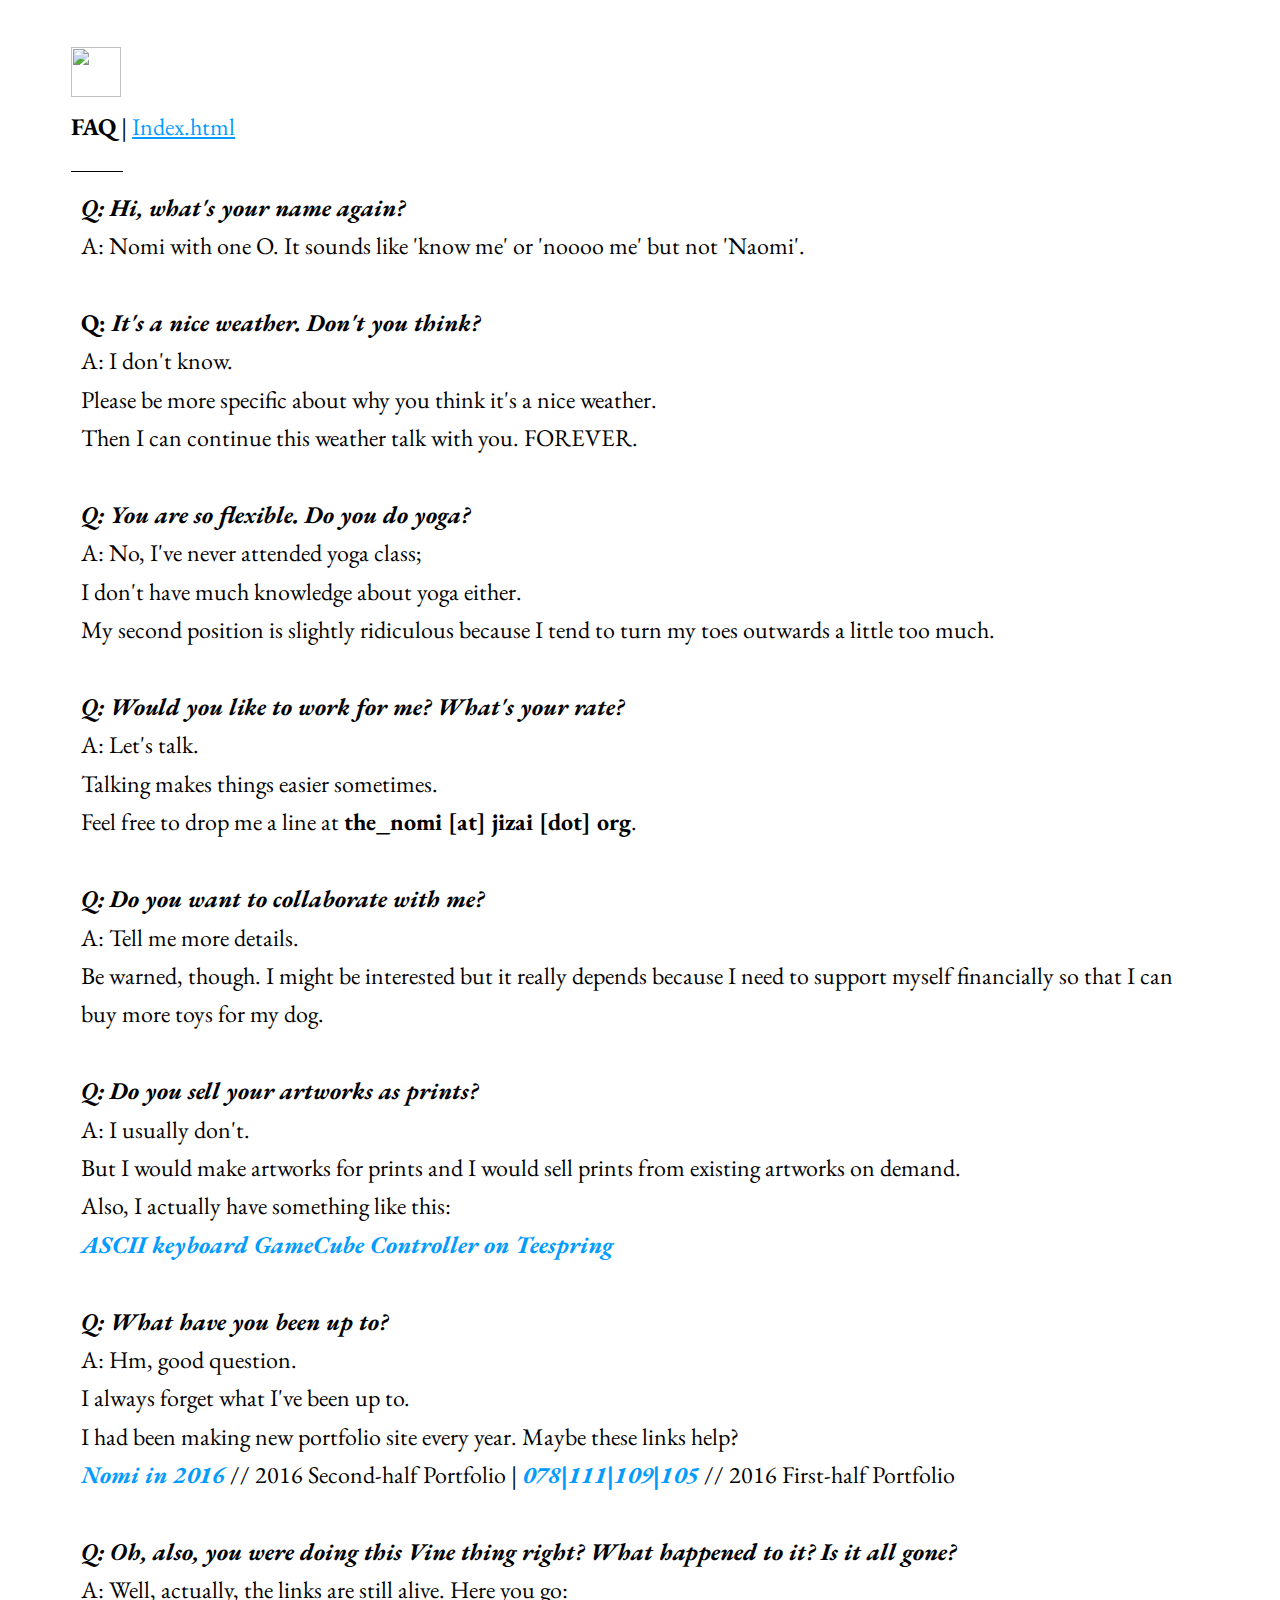
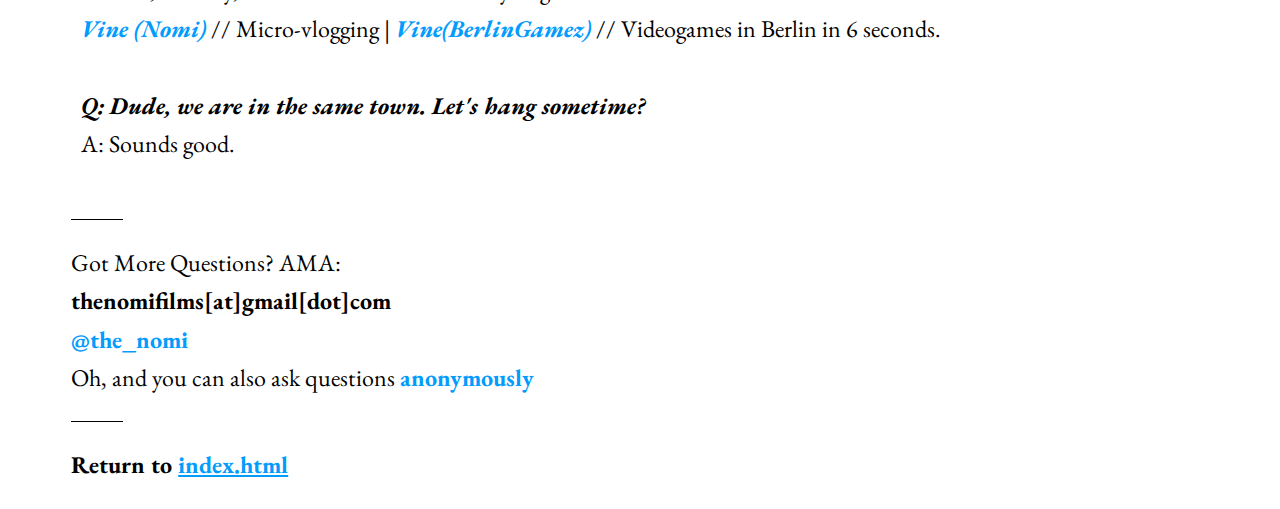
==== faq.html @ 36a66abc "Update faq.html" ====
<!DOCTYPE html>
<html>
  <head>
    <meta charset="UTF-8">
    <title>FAQ | TheNomi.com</title>
    <link href="style.css" rel="stylesheet" type="text/css" media="all">
<link rel="apple-touch-icon" sizes="180x180" href="favicon_package_v0.16/apple-touch-icon.png">
<link rel="icon" type="image/png" sizes="32x32" href="favicon_package_v0.16/favicon-32x32.png">
<link rel="icon" type="image/png" sizes="16x16" href="favicon_package_v0.16/favicon-16x16.png">
<link rel="manifest" href="favicon_package_v0.16/site.webmanifest">
<link rel="mask-icon" href="favicon_package_v0.16/safari-pinned-tab.svg" color="#5bbad5">
<meta name="msapplication-TileColor" content="#5bbad5">
<meta name="theme-color" content="#ffffff">
  </head>
  <body>
  <div class="content">
    <p>
    <img src="/nomifilmswhite.png" width=50 height=50/>
<br />
      <strong>FAQ</strong> | <a href="http://www.thenomi.com">Index.html</a></p>
<hr size=1 color=#000 width="50" align="left">
<ul>
<li><strong><em>Q: Hi, what's your name again?</em></strong>
<br/>A: Nomi with one O. It sounds like 'know me' or 'noooo me' but not 'Naomi'. <br /><br/>  </li>
<li><strong>Q: <em>It's a nice weather. Don't you think?</em></strong>
<br />A: I don't know. <br />Please be more specific about why you think it's a nice weather. <br />Then I can continue this weather talk with you. FOREVER. <br /><br/>   </li>
<li><strong><em>Q: You are so flexible. Do you do yoga?</em></strong>
<br />A: No, I've never attended yoga class; <br />I don't have much knowledge about yoga either.<br />My second position is slightly ridiculous because I tend to turn my toes outwards a little too much.<br /><br /></li>   
<li><strong><em>Q: Would you like to work for me? What's your rate?</em></strong>
<br />A: Let's talk. <br /> Talking makes things easier sometimes. <br />Feel free to drop me a line at <strong>the_nomi [at] jizai [dot] org</strong>. <br /><br/>  </li>  
<li><strong><em>Q: Do you want to collaborate with me?</em></strong>
<br />A: Tell me more details. <br />Be warned, though. I might be interested but it really depends because I need to support myself financially so that I can buy more toys for my dog.<br /><br/>  </li>     
<li><strong><em>Q: Do you sell your artworks as prints?</em></strong>
<br />A: I usually don't.  <br />But I would make artworks for prints and I would sell prints from existing artworks on demand. <br />Also, I actually have something like this: <br /><a class="em" href="https://teespring.com/en-GB/ascii-gc-controller#pid=2&cid=2122&sid=front">ASCII keyboard GameCube Controller on Teespring</a> <br /><br/>  </li>
<li><strong><em>Q: What have you been up to?</em></strong>
<br />A: Hm, good question. <br/> I always forget what I've been up to. <br />I had been making new portfolio site every year. Maybe these links help?
<br />
<a class="em" href="http://www.thenomi.org/Nomi2016/">Nomi in 2016</a> // 2016 Second-half Portfolio | <a class="em" href="http://www.thenomi.org/078111109105/">078|111|109|105</a> // 2016 First-half Portfolio <br /><br/>  
</li>
<li><strong><em>Q: Oh, also, you were doing this Vine thing right? What happened to it? Is it all gone?</em></strong>
<br />
A: Well, actually, the links are still alive. Here you go:<br/>
<a class="em" href="https://vine.co/Nomi">Vine (Nomi)</a> // Micro-vlogging | <a class="em" href="https://vine.co/BerlinGamez">Vine(BerlinGamez)</a> // Videogames in Berlin in 6 seconds. <br /><br /></li>
<li><strong><em>Q: Dude, we are in the same town. Let's hang sometime?</em></strong>
  <br />A: Sounds good.<br /><br />  </li>
</ul>
<hr size=1 color=#000 width="50" align="left"></hr>
    <p>Got More Questions? AMA:
    <br />
    <strong>thenomifilms[at]gmail[dot]com</strong>
    <br />
    <a href="https://twitter.com/the_nomi" class="strong">@the_nomi</a>
    <br />
      Oh, and you can also ask questions <a class="strong" href="https://thenomi.sarahah.com">anonymously</a>
    </p>
<hr size=1 color=#000 width="50" align="left"></hr>
    <p>
      <strong>Return to <a href="http://www.thenomi.com">index.html</a></strong>
    </p>
    </div>
  </body>
</html>
---- style.css ----
@import 'https://fonts.googleapis.com/css?family=EB+Garamond';
body {
  background-color: #fff;
  line-height: 1.6;
  font-weight: 400;
  font-family: 'EB Garamond', serif;
  color: #000;
  font-size:1.5em;
}
.content{
  float:left;
  margin-left:5%;
  margin-top:15px;
  margin-right:5%;
}
a {
  color:#039cfd;
}
.em {
font-style:italic;
font-weight:bold;
text-decoration:none;
font-family: 'EB Garamond', serif;
}
.strong {
font-weight:bold;
text-decoration:none;
font-family: 'EB Garamond', serif;
}
a:hover {
  color: #01194f;
  }
    ul{
    list-style-type: none;
    padding: 5px;
    margin: 5px;
    line-height:1.6em;
    }
::selection {
  background: #000; /* WebKit/Blink Browsers */
  color:#fff;
}
::-moz-selection {
  background: #000
  color:#fff; /* Gecko Browsers */
}

.intrinsic-container {
  position: relative;
  height: 0;
  overflow: hidden;
}
 
/* 16x9 Aspect Ratio */
.intrinsic-container-16x9 {
  padding-bottom: 56.25%;
}
 
/* 4x3 Aspect Ratio */
.intrinsic-container-4x3 {
  padding-bottom: 75%;
}
 
.intrinsic-container iframe {
  position: absolute;
  top:0;
  left: 0;
  width: 100%;
  height: 100%;
}
/* Blink for Webkit and others
(Chrome, Safari, Firefox, IE, ...)
*/

@-webkit-keyframes blinker {
  from {opacity: 1.0;}
  to {opacity: 0.0;}
}
.blink{
	text-decoration: blink;
	-webkit-animation-name: blinker;
	-webkit-animation-duration: 0.1s;
	-webkit-animation-iteration-count:infinite;
	-webkit-animation-timing-function:ease-in-out;
	-webkit-animation-direction: alternate;
  background: #000;
  color:#fff;
}
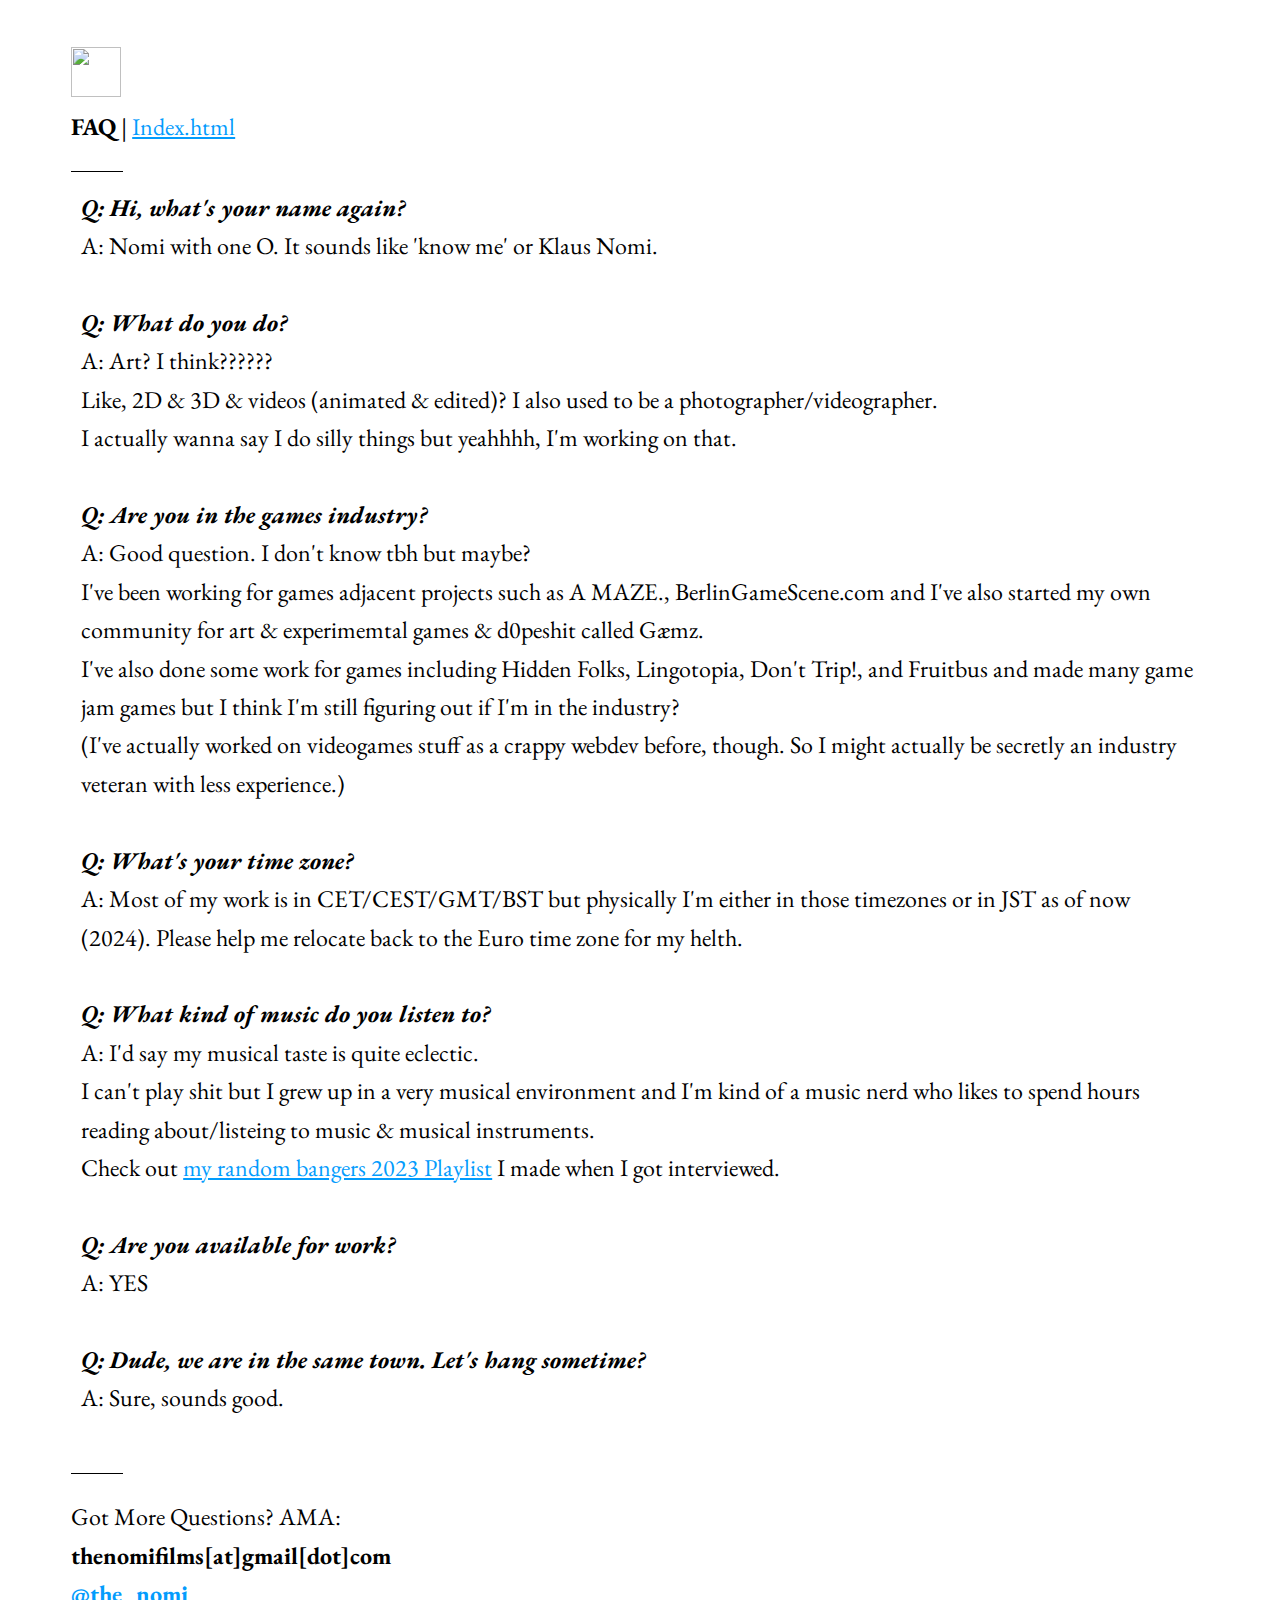
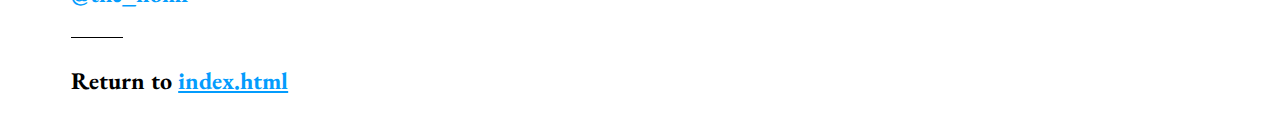
==== commit 830ba9c2: "Update faq.html" ====
--- a/faq.html
+++ b/faq.html
@@ -8,8 +8,8 @@
 <link rel="icon" type="image/png" sizes="32x32" href="favicon_package_v0.16/favicon-32x32.png">
 <link rel="icon" type="image/png" sizes="16x16" href="favicon_package_v0.16/favicon-16x16.png">
 <link rel="manifest" href="favicon_package_v0.16/site.webmanifest">
-<link rel="mask-icon" href="favicon_package_v0.16/safari-pinned-tab.svg" color="#5bbad5">
-<meta name="msapplication-TileColor" content="#5bbad5">
+<link rel="mask-icon" href="favicon_package_v0.16/safari-pinned-tab.svg" color="#0b05bb">
+<meta name="msapplication-TileColor" content="#0b05bb">
 <meta name="theme-color" content="#ffffff">
   </head>
   <body>
@@ -21,38 +21,26 @@
 <hr size=1 color=#000 width="50" align="left">
 <ul>
 <li><strong><em>Q: Hi, what's your name again?</em></strong>
-<br/>A: Nomi with one O. It sounds like 'know me' or 'noooo me' but not 'Naomi'. <br /><br/>  </li>
-<li><strong>Q: <em>It's a nice weather. Don't you think?</em></strong>
-<br />A: I don't know. <br />Please be more specific about why you think it's a nice weather. <br />Then I can continue this weather talk with you. FOREVER. <br /><br/>   </li>
-<li><strong><em>Q: You are so flexible. Do you do yoga?</em></strong>
-<br />A: No, I've never attended yoga class; <br />I don't have much knowledge about yoga either.<br />My second position is slightly ridiculous because I tend to turn my toes outwards a little too much.<br /><br /></li>   
-<li><strong><em>Q: Would you like to work for me? What's your rate?</em></strong>
-<br />A: Let's talk. <br /> Talking makes things easier sometimes. <br />Feel free to drop me a line at <strong>the_nomi [at] jizai [dot] org</strong>. <br /><br/>  </li>  
-<li><strong><em>Q: Do you want to collaborate with me?</em></strong>
-<br />A: Tell me more details. <br />Be warned, though. I might be interested but it really depends because I need to support myself financially so that I can buy more toys for my dog.<br /><br/>  </li>     
-<li><strong><em>Q: Do you sell your artworks as prints?</em></strong>
-<br />A: I usually don't.  <br />But I would make artworks for prints and I would sell prints from existing artworks on demand. <br />Also, I actually have something like this: <br /><a class="em" href="https://teespring.com/en-GB/ascii-gc-controller#pid=2&cid=2122&sid=front">ASCII keyboard GameCube Controller on Teespring</a> <br /><br/>  </li>
-<li><strong><em>Q: What have you been up to?</em></strong>
-<br />A: Hm, good question. <br/> I always forget what I've been up to. <br />I had been making new portfolio site every year. Maybe these links help?
-<br />
-<a class="em" href="http://www.thenomi.org/Nomi2016/">Nomi in 2016</a> // 2016 Second-half Portfolio | <a class="em" href="http://www.thenomi.org/078111109105/">078|111|109|105</a> // 2016 First-half Portfolio <br /><br/>  
-</li>
-<li><strong><em>Q: Oh, also, you were doing this Vine thing right? What happened to it? Is it all gone?</em></strong>
-<br />
-A: Well, actually, the links are still alive. Here you go:<br/>
-<a class="em" href="https://vine.co/Nomi">Vine (Nomi)</a> // Micro-vlogging | <a class="em" href="https://vine.co/BerlinGamez">Vine(BerlinGamez)</a> // Videogames in Berlin in 6 seconds. <br /><br /></li>
+<br/>A: Nomi with one O. It sounds like 'know me' or Klaus Nomi.<br /><br />  </li>
+<li><strong><em>Q: What do you do?</em></strong>
+<br />A: Art? I think??????<br />Like, 2D & 3D & videos (animated & edited)? I also used to be a photographer/videographer.<br />I actually wanna say I do silly things but yeahhhh, I'm working on that.<br /><br /></li>
+<li><strong><em>Q: Are you in the games industry?</em></strong>
+<br />A: Good question. I don't know tbh but maybe?<br />I've been working for games adjacent projects such as A MAZE., BerlinGameScene.com and I've also started my own community for art & experimemtal games & d0peshit called Gæmz. <br />I've also done some work for games including Hidden Folks, Lingotopia, Don't Trip!, and Fruitbus and made many game jam games but I think I'm still figuring out if I'm in the industry?<br />(I've actually worked on videogames stuff as a crappy webdev before, though. So I might actually be secretly an industry veteran with less experience.)<br /><br /></li> 
+<li><strong><em>Q: What's your time zone?</em></strong>
+<br />A: Most of my work is in CET/CEST/GMT/BST but physically I'm either in those timezones or in JST as of now (2024). Please help me relocate back to the Euro time zone for my helth.<br /><br/></li>  
+<li><strong><em>Q: What kind of music do you listen to?</em></strong>
+<br />A: I'd say my musical taste is quite eclectic.<br />I can't play shit but I grew up in a very musical environment and I'm kind of a music nerd who likes to spend hours reading about/listeing to music & musical instruments.<br />Check out <a href="https://open.spotify.com/playlist/0onM7DXiW1vN23Cn1RBKcs?si=2445d8d850ec4bdd">my random bangers 2023 Playlist</a> I made when I got interviewed.<br /><br/></li>
+<li><strong><em>Q: Are you available for work?</em></strong>
+<br />A: YES <br /><br/></li>
 <li><strong><em>Q: Dude, we are in the same town. Let's hang sometime?</em></strong>
-  <br />A: Sounds good.<br /><br />  </li>
+  <br />A: Sure, sounds good.<br /><br /></li>
 </ul>
 <hr size=1 color=#000 width="50" align="left"></hr>
     <p>Got More Questions? AMA:
     <br />
     <strong>thenomifilms[at]gmail[dot]com</strong>
     <br />
-    <a href="https://twitter.com/the_nomi" class="strong">@the_nomi</a>
-    <br />
-      Oh, and you can also ask questions <a class="strong" href="https://thenomi.sarahah.com">anonymously</a>
-    </p>
+    <a href="https://twitter.com/the_nomi" class="strong">@the_nomi</a></p>
 <hr size=1 color=#000 width="50" align="left"></hr>
     <p>
       <strong>Return to <a href="http://www.thenomi.com">index.html</a></strong>
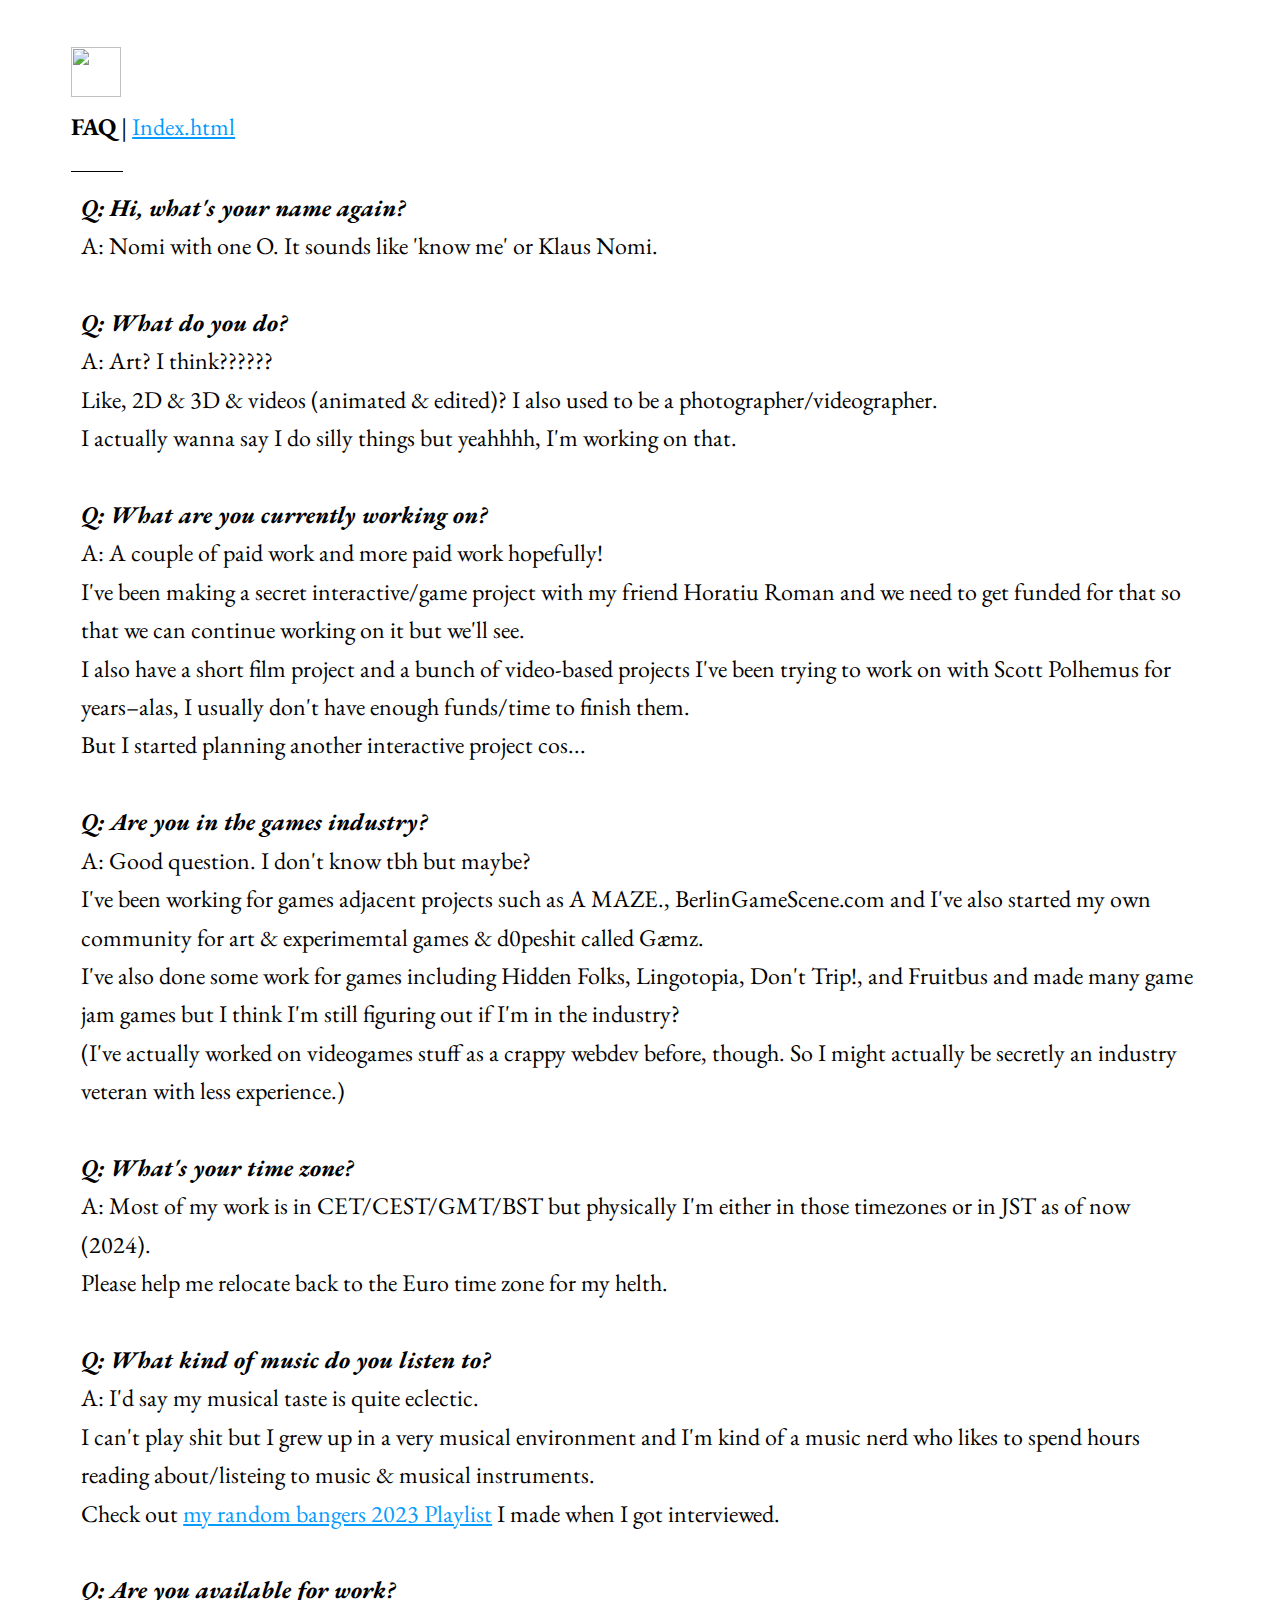
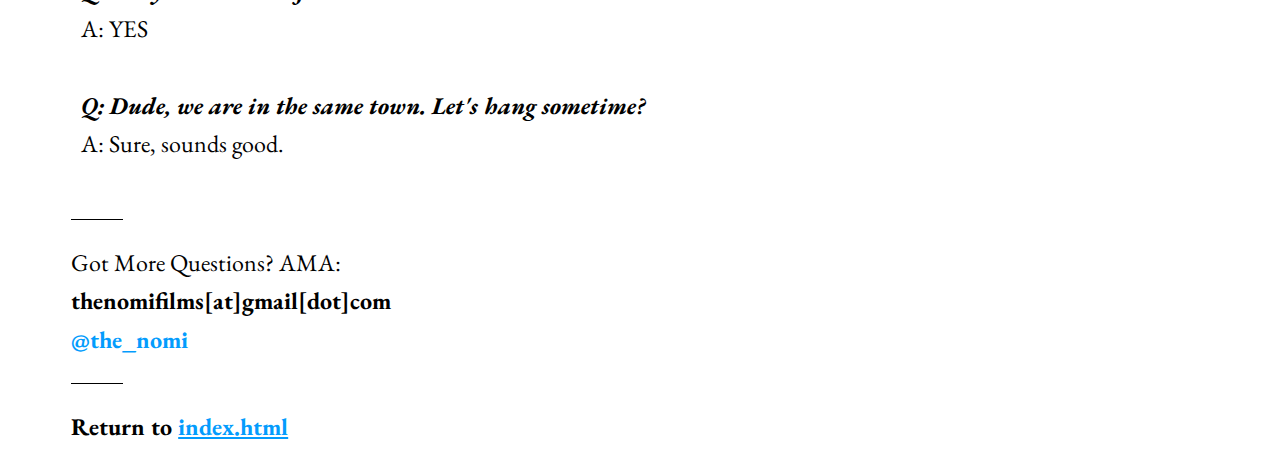
==== commit ea71dd83: "Update faq.html" ====
--- a/faq.html
+++ b/faq.html
@@ -24,10 +24,12 @@
 <br/>A: Nomi with one O. It sounds like 'know me' or Klaus Nomi.<br /><br />  </li>
 <li><strong><em>Q: What do you do?</em></strong>
 <br />A: Art? I think??????<br />Like, 2D & 3D & videos (animated & edited)? I also used to be a photographer/videographer.<br />I actually wanna say I do silly things but yeahhhh, I'm working on that.<br /><br /></li>
+<li><strong><em>Q: What are you currently working on?</em></strong>
+<br />A: A couple of paid work and more paid work hopefully!<br />I've been making a secret interactive/game project with my friend Horatiu Roman and we need to get funded for that so that we can continue working on it but we'll see.<br />I also have a short film project and a bunch of video-based projects I've been trying to work on with Scott Polhemus for years–alas, I usually don't have enough funds/time to finish them.<br />But I started planning another interactive project cos... <br /><br /></li>
 <li><strong><em>Q: Are you in the games industry?</em></strong>
 <br />A: Good question. I don't know tbh but maybe?<br />I've been working for games adjacent projects such as A MAZE., BerlinGameScene.com and I've also started my own community for art & experimemtal games & d0peshit called Gæmz. <br />I've also done some work for games including Hidden Folks, Lingotopia, Don't Trip!, and Fruitbus and made many game jam games but I think I'm still figuring out if I'm in the industry?<br />(I've actually worked on videogames stuff as a crappy webdev before, though. So I might actually be secretly an industry veteran with less experience.)<br /><br /></li> 
 <li><strong><em>Q: What's your time zone?</em></strong>
-<br />A: Most of my work is in CET/CEST/GMT/BST but physically I'm either in those timezones or in JST as of now (2024). Please help me relocate back to the Euro time zone for my helth.<br /><br/></li>  
+<br />A: Most of my work is in CET/CEST/GMT/BST but physically I'm either in those timezones or in JST as of now (2024).<br />Please help me relocate back to the Euro time zone for my helth.<br /><br/></li>  
 <li><strong><em>Q: What kind of music do you listen to?</em></strong>
 <br />A: I'd say my musical taste is quite eclectic.<br />I can't play shit but I grew up in a very musical environment and I'm kind of a music nerd who likes to spend hours reading about/listeing to music & musical instruments.<br />Check out <a href="https://open.spotify.com/playlist/0onM7DXiW1vN23Cn1RBKcs?si=2445d8d850ec4bdd">my random bangers 2023 Playlist</a> I made when I got interviewed.<br /><br/></li>
 <li><strong><em>Q: Are you available for work?</em></strong>
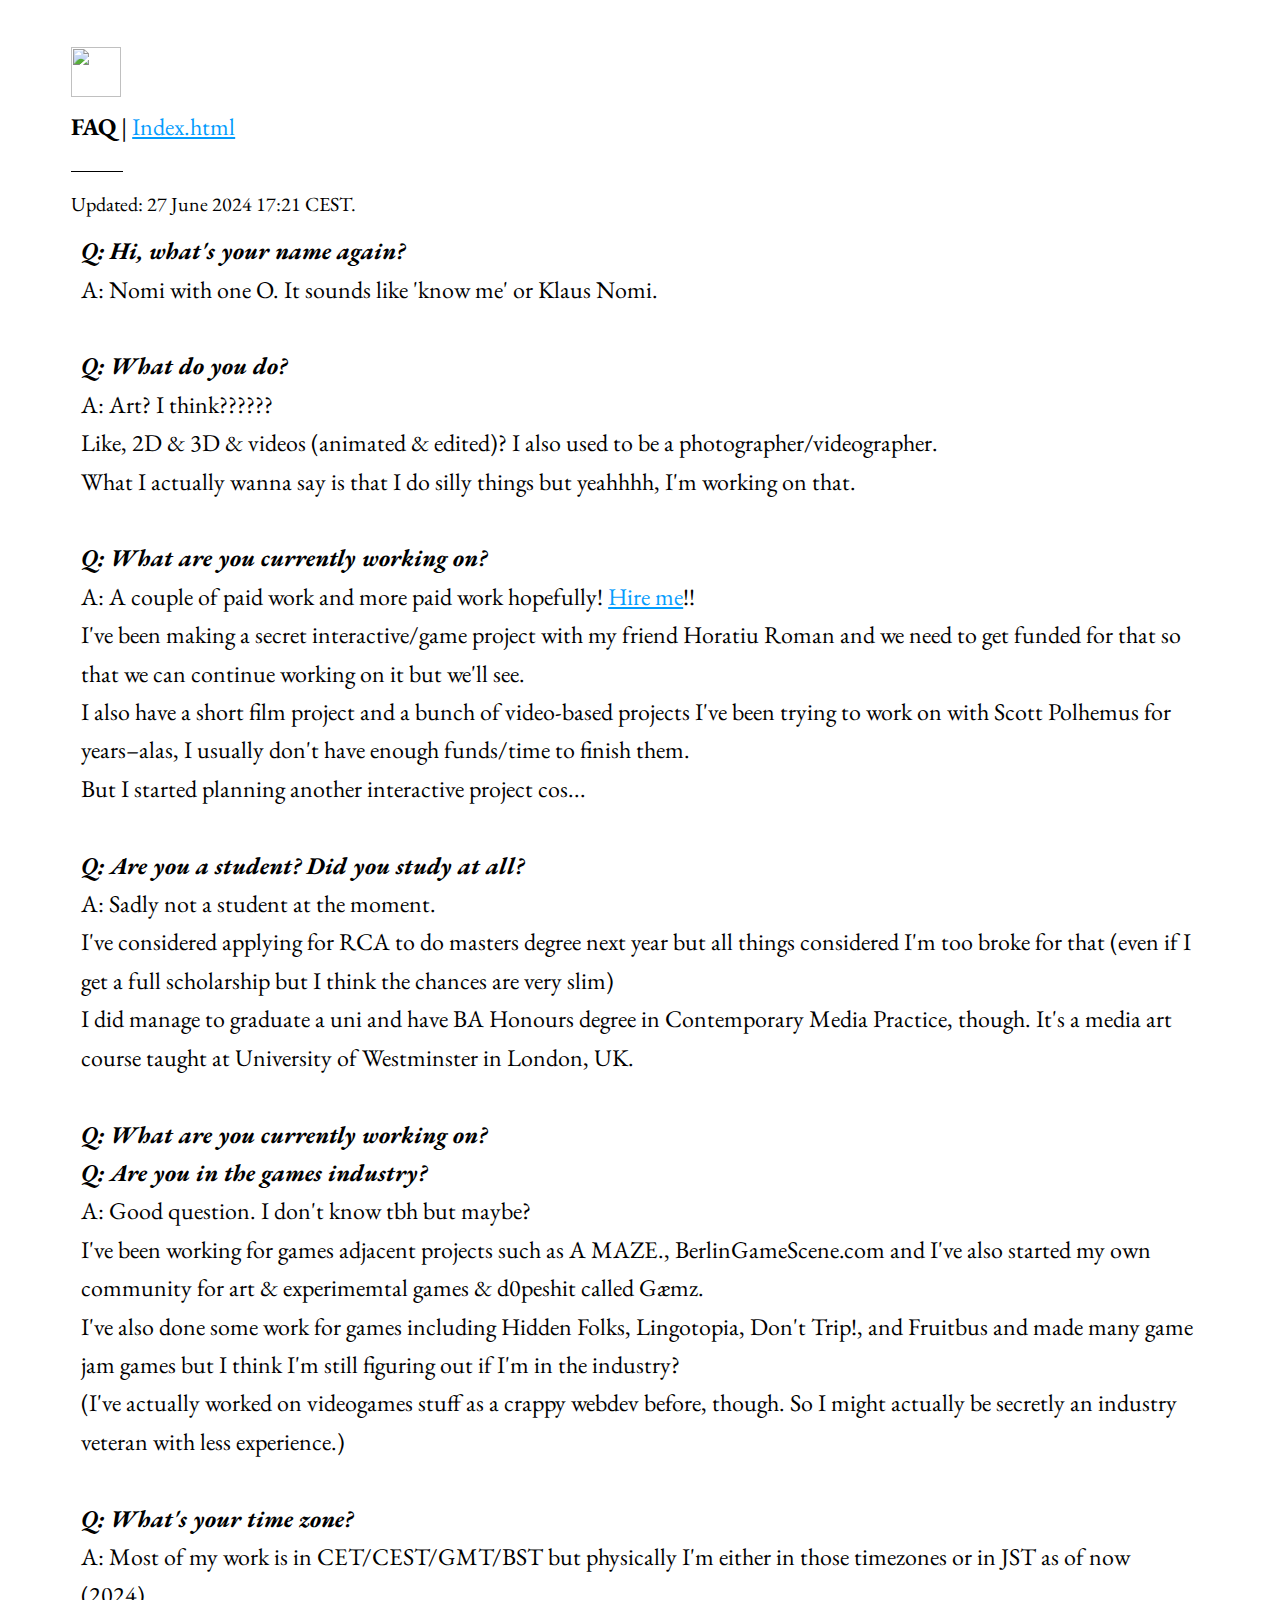
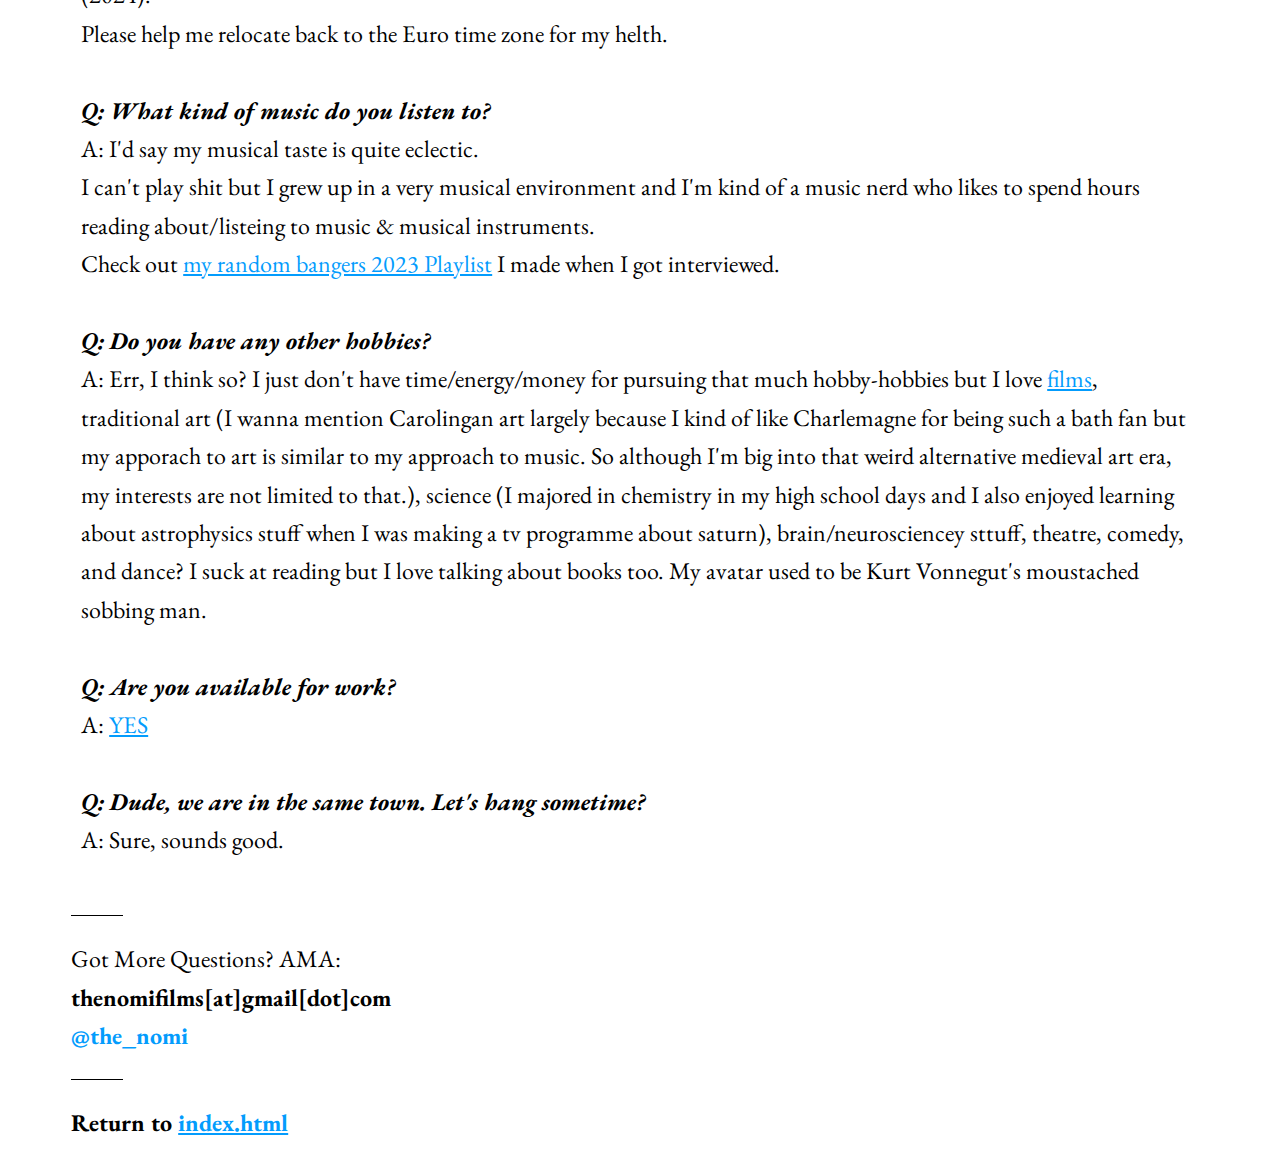
==== commit f02e6783: "Update faq.html" ====
--- a/faq.html
+++ b/faq.html
@@ -19,21 +19,27 @@
 <br />
       <strong>FAQ</strong> | <a href="http://www.thenomi.com">Index.html</a></p>
 <hr size=1 color=#000 width="50" align="left">
+<small>Updated: 27 June 2024 17:21 CEST.</small>
 <ul>
 <li><strong><em>Q: Hi, what's your name again?</em></strong>
 <br/>A: Nomi with one O. It sounds like 'know me' or Klaus Nomi.<br /><br />  </li>
 <li><strong><em>Q: What do you do?</em></strong>
-<br />A: Art? I think??????<br />Like, 2D & 3D & videos (animated & edited)? I also used to be a photographer/videographer.<br />I actually wanna say I do silly things but yeahhhh, I'm working on that.<br /><br /></li>
+<br />A: Art? I think??????<br />Like, 2D & 3D & videos (animated & edited)? I also used to be a photographer/videographer.<br />What I actually wanna say is that I do silly things but yeahhhh, I'm working on that.<br /><br /></li>
 <li><strong><em>Q: What are you currently working on?</em></strong>
-<br />A: A couple of paid work and more paid work hopefully!<br />I've been making a secret interactive/game project with my friend Horatiu Roman and we need to get funded for that so that we can continue working on it but we'll see.<br />I also have a short film project and a bunch of video-based projects I've been trying to work on with Scott Polhemus for years–alas, I usually don't have enough funds/time to finish them.<br />But I started planning another interactive project cos... <br /><br /></li>
+<br />A: A couple of paid work and more paid work hopefully! <a href="https://docs.google.com/forms/d/e/1FAIpQLSczaXz1VG6qEe-CLRkIPqwg05jYuFfMPUuPrjQTqJegX9LgoQ/viewform">Hire me</a>!!<br />I've been making a secret interactive/game project with my friend Horatiu Roman and we need to get funded for that so that we can continue working on it but we'll see.<br />I also have a short film project and a bunch of video-based projects I've been trying to work on with Scott Polhemus for years–alas, I usually don't have enough funds/time to finish them.<br />But I started planning another interactive project cos... <br /><br /></li>
+<li><strong><em>Q: Are you a student? Did you study at all?</em></strong>
+<br />A: Sadly not a student at the moment.<br />I've considered applying for RCA to do masters degree next year but all things considered I'm too broke for that (even if I get a full scholarship but I think the chances are very slim)<br />I did manage to graduate a uni and have BA Honours degree in Contemporary Media Practice, though. It's a media art course taught at University of Westminster in London, UK.<br /><br /></li>
+<li><strong><em>Q: What are you currently working on?</em></strong>
 <li><strong><em>Q: Are you in the games industry?</em></strong>
 <br />A: Good question. I don't know tbh but maybe?<br />I've been working for games adjacent projects such as A MAZE., BerlinGameScene.com and I've also started my own community for art & experimemtal games & d0peshit called Gæmz. <br />I've also done some work for games including Hidden Folks, Lingotopia, Don't Trip!, and Fruitbus and made many game jam games but I think I'm still figuring out if I'm in the industry?<br />(I've actually worked on videogames stuff as a crappy webdev before, though. So I might actually be secretly an industry veteran with less experience.)<br /><br /></li> 
 <li><strong><em>Q: What's your time zone?</em></strong>
 <br />A: Most of my work is in CET/CEST/GMT/BST but physically I'm either in those timezones or in JST as of now (2024).<br />Please help me relocate back to the Euro time zone for my helth.<br /><br/></li>  
 <li><strong><em>Q: What kind of music do you listen to?</em></strong>
 <br />A: I'd say my musical taste is quite eclectic.<br />I can't play shit but I grew up in a very musical environment and I'm kind of a music nerd who likes to spend hours reading about/listeing to music & musical instruments.<br />Check out <a href="https://open.spotify.com/playlist/0onM7DXiW1vN23Cn1RBKcs?si=2445d8d850ec4bdd">my random bangers 2023 Playlist</a> I made when I got interviewed.<br /><br/></li>
+<li><strong><em>Q: Do you have any other hobbies?</em></strong>
+<br />A: Err, I think so? I just don't have time/energy/money for pursuing that much hobby-hobbies but I love <a href="https://embed.letterboxd.com/the_nomi/">films</a>, traditional art (I wanna mention Carolingan art largely because I kind of like Charlemagne for being such a bath fan but my apporach to art is similar to my approach to music. So although I'm big into that weird alternative medieval art era, my interests are not limited to that.), science (I majored in chemistry in my high school days and I also enjoyed learning about astrophysics stuff when I was making a tv programme about saturn), brain/neurosciencey sttuff, theatre, comedy, and dance? I suck at reading but I love talking about books too. My avatar used to be Kurt Vonnegut's moustached sobbing man.<br /><br/></li>
 <li><strong><em>Q: Are you available for work?</em></strong>
-<br />A: YES <br /><br/></li>
+<br />A: <a href="https://docs.google.com/forms/d/e/1FAIpQLSczaXz1VG6qEe-CLRkIPqwg05jYuFfMPUuPrjQTqJegX9LgoQ/viewform">YES</a><br /><br/></li>
 <li><strong><em>Q: Dude, we are in the same town. Let's hang sometime?</em></strong>
   <br />A: Sure, sounds good.<br /><br /></li>
 </ul>
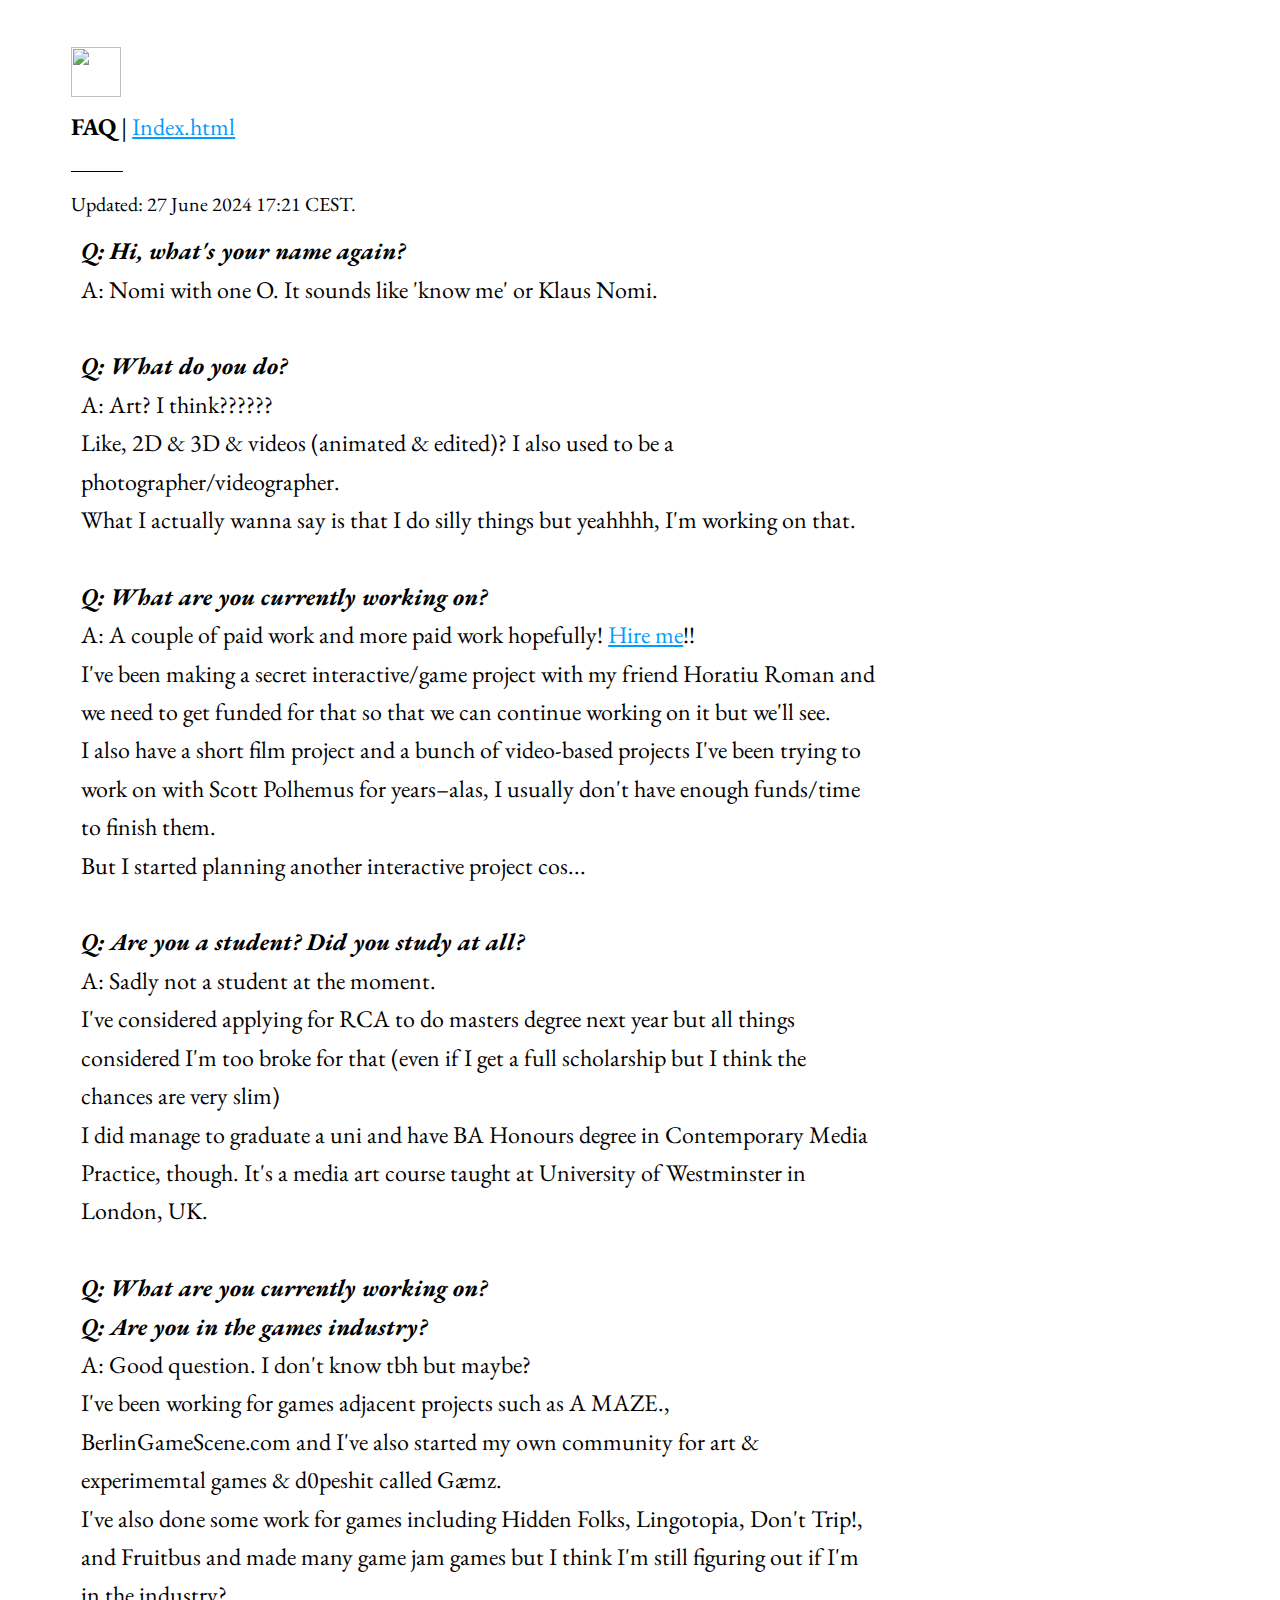
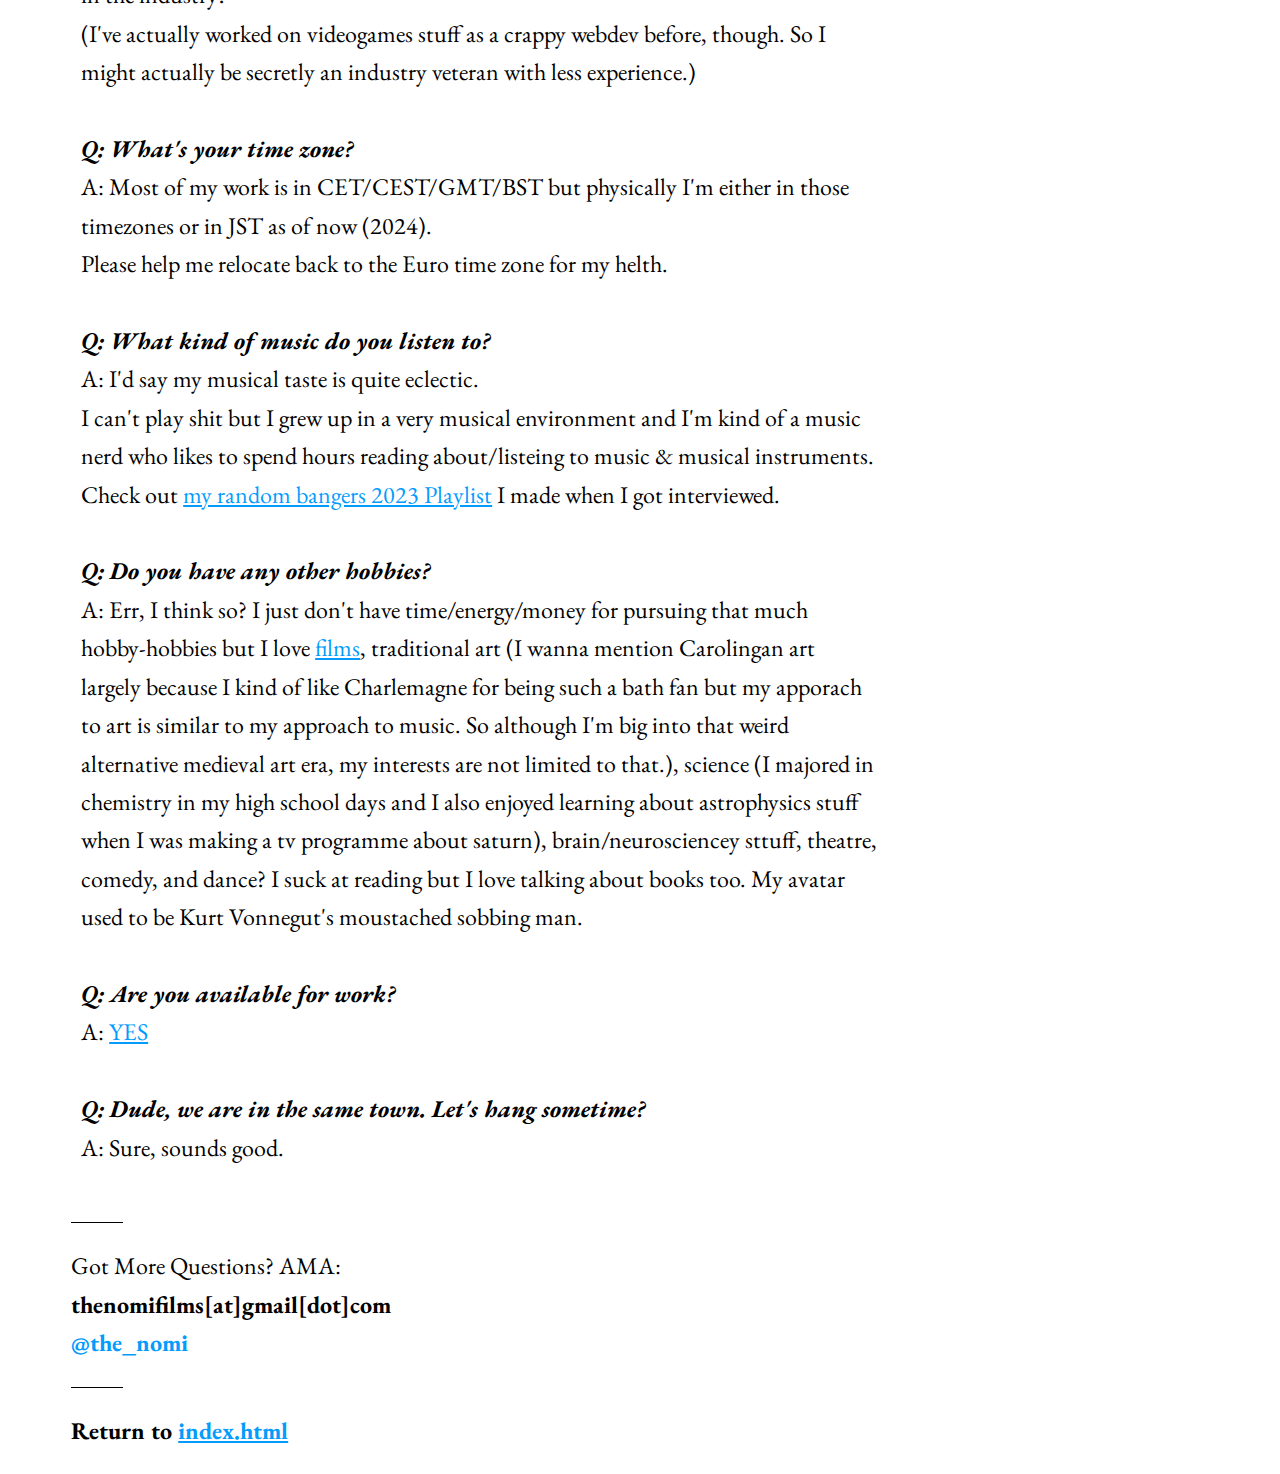
==== commit 2fa370c0: "Update faq.html" ====
--- a/faq.html
+++ b/faq.html
@@ -20,7 +20,7 @@
       <strong>FAQ</strong> | <a href="http://www.thenomi.com">Index.html</a></p>
 <hr size=1 color=#000 width="50" align="left">
 <small>Updated: 27 June 2024 17:21 CEST.</small>
-<ul>
+<ul style="width:70%;">
 <li><strong><em>Q: Hi, what's your name again?</em></strong>
 <br/>A: Nomi with one O. It sounds like 'know me' or Klaus Nomi.<br /><br />  </li>
 <li><strong><em>Q: What do you do?</em></strong>
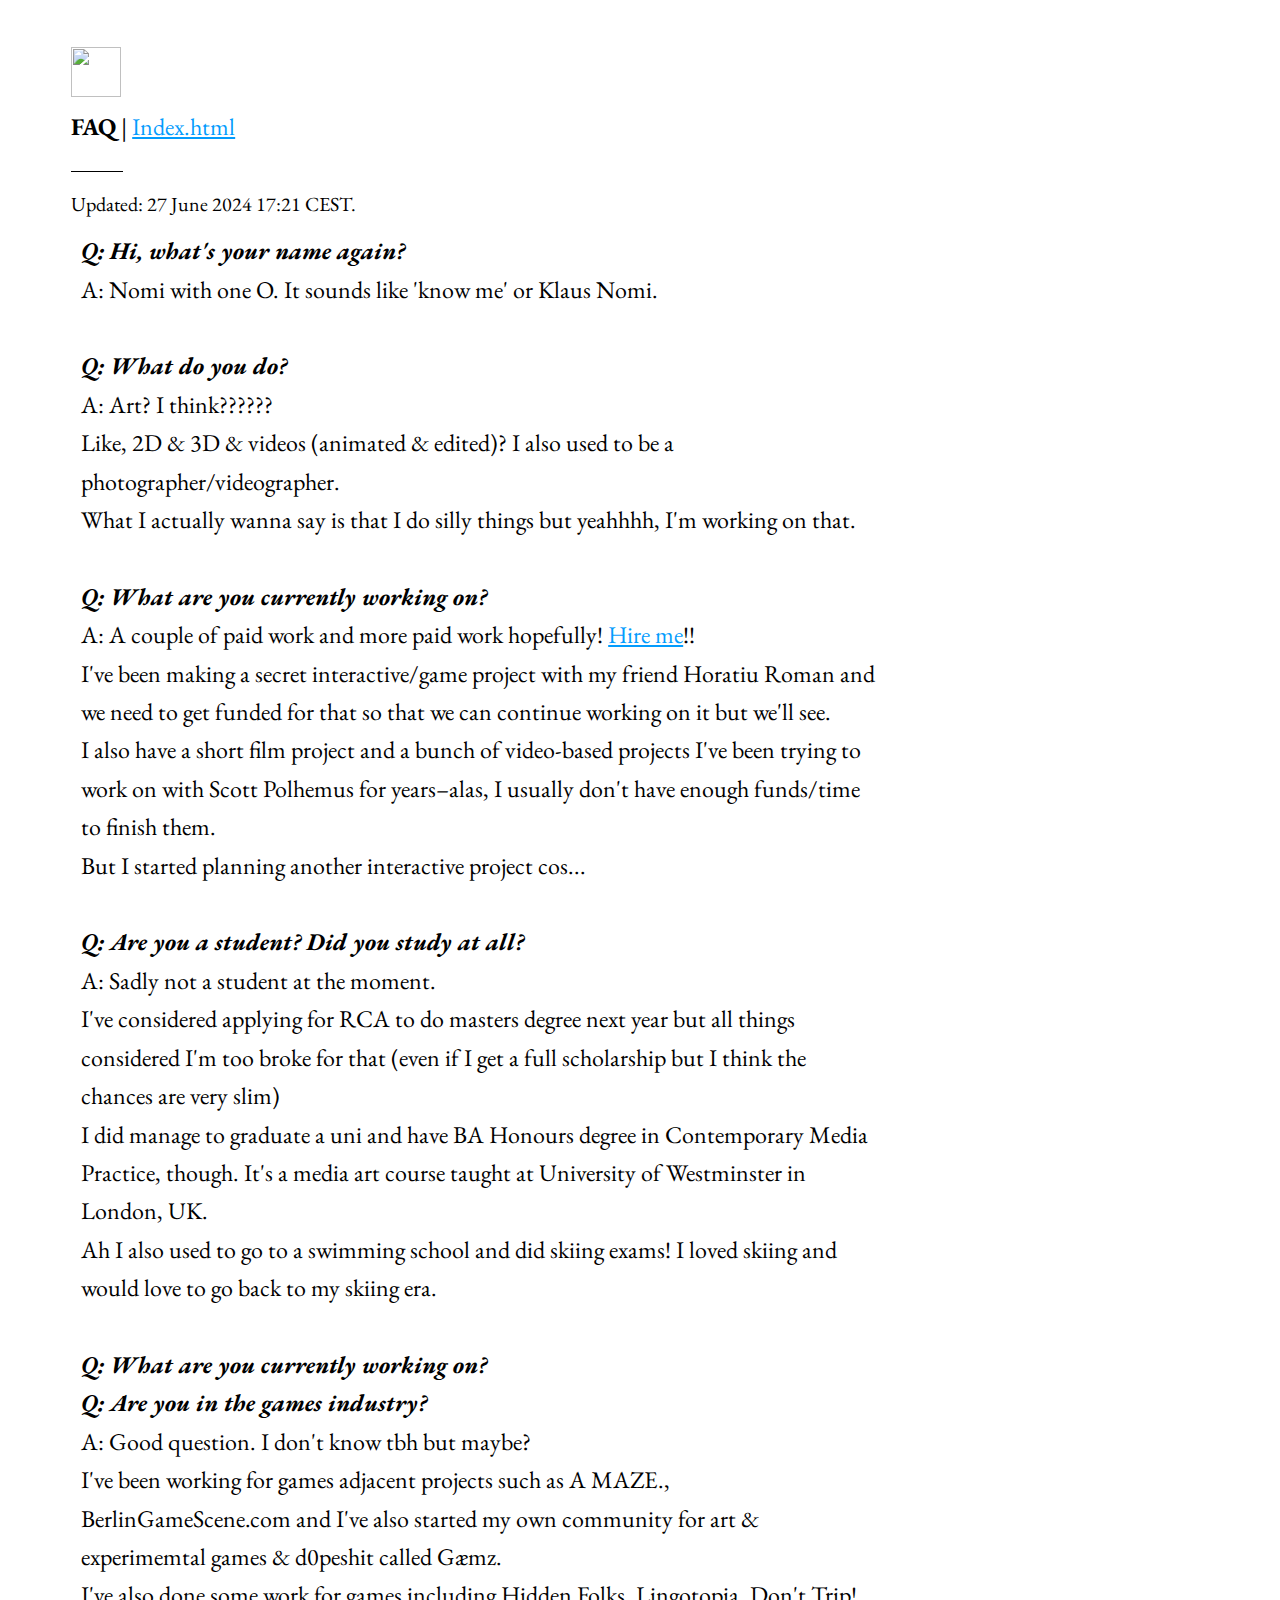
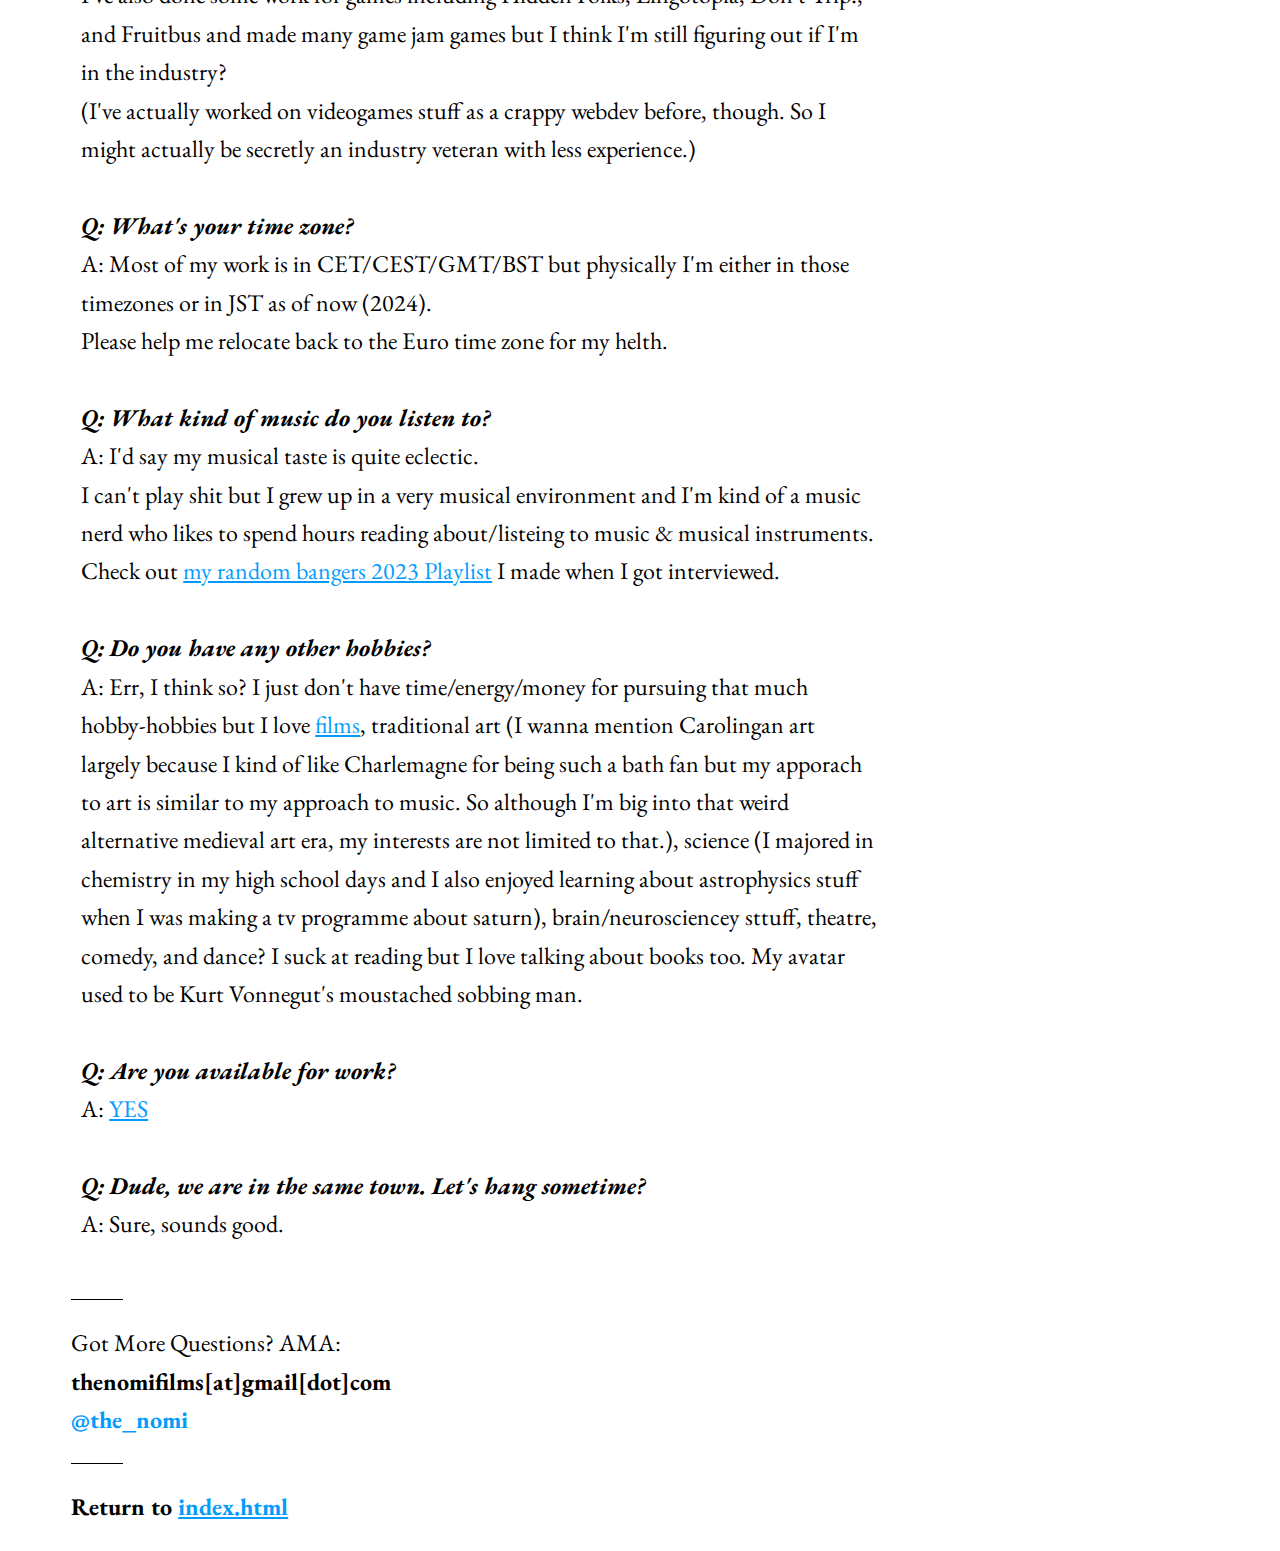
==== commit 9b15d509: "Update faq.html" ====
--- a/faq.html
+++ b/faq.html
@@ -28,7 +28,7 @@
 <li><strong><em>Q: What are you currently working on?</em></strong>
 <br />A: A couple of paid work and more paid work hopefully! <a href="https://docs.google.com/forms/d/e/1FAIpQLSczaXz1VG6qEe-CLRkIPqwg05jYuFfMPUuPrjQTqJegX9LgoQ/viewform">Hire me</a>!!<br />I've been making a secret interactive/game project with my friend Horatiu Roman and we need to get funded for that so that we can continue working on it but we'll see.<br />I also have a short film project and a bunch of video-based projects I've been trying to work on with Scott Polhemus for years–alas, I usually don't have enough funds/time to finish them.<br />But I started planning another interactive project cos... <br /><br /></li>
 <li><strong><em>Q: Are you a student? Did you study at all?</em></strong>
-<br />A: Sadly not a student at the moment.<br />I've considered applying for RCA to do masters degree next year but all things considered I'm too broke for that (even if I get a full scholarship but I think the chances are very slim)<br />I did manage to graduate a uni and have BA Honours degree in Contemporary Media Practice, though. It's a media art course taught at University of Westminster in London, UK.<br /><br /></li>
+<br />A: Sadly not a student at the moment.<br />I've considered applying for RCA to do masters degree next year but all things considered I'm too broke for that (even if I get a full scholarship but I think the chances are very slim)<br />I did manage to graduate a uni and have BA Honours degree in Contemporary Media Practice, though. It's a media art course taught at University of Westminster in London, UK.<br />Ah I also used to go to a swimming school and did skiing exams! I loved skiing and would love to go back to my skiing era.<br /><br /></li>
 <li><strong><em>Q: What are you currently working on?</em></strong>
 <li><strong><em>Q: Are you in the games industry?</em></strong>
 <br />A: Good question. I don't know tbh but maybe?<br />I've been working for games adjacent projects such as A MAZE., BerlinGameScene.com and I've also started my own community for art & experimemtal games & d0peshit called Gæmz. <br />I've also done some work for games including Hidden Folks, Lingotopia, Don't Trip!, and Fruitbus and made many game jam games but I think I'm still figuring out if I'm in the industry?<br />(I've actually worked on videogames stuff as a crappy webdev before, though. So I might actually be secretly an industry veteran with less experience.)<br /><br /></li> 
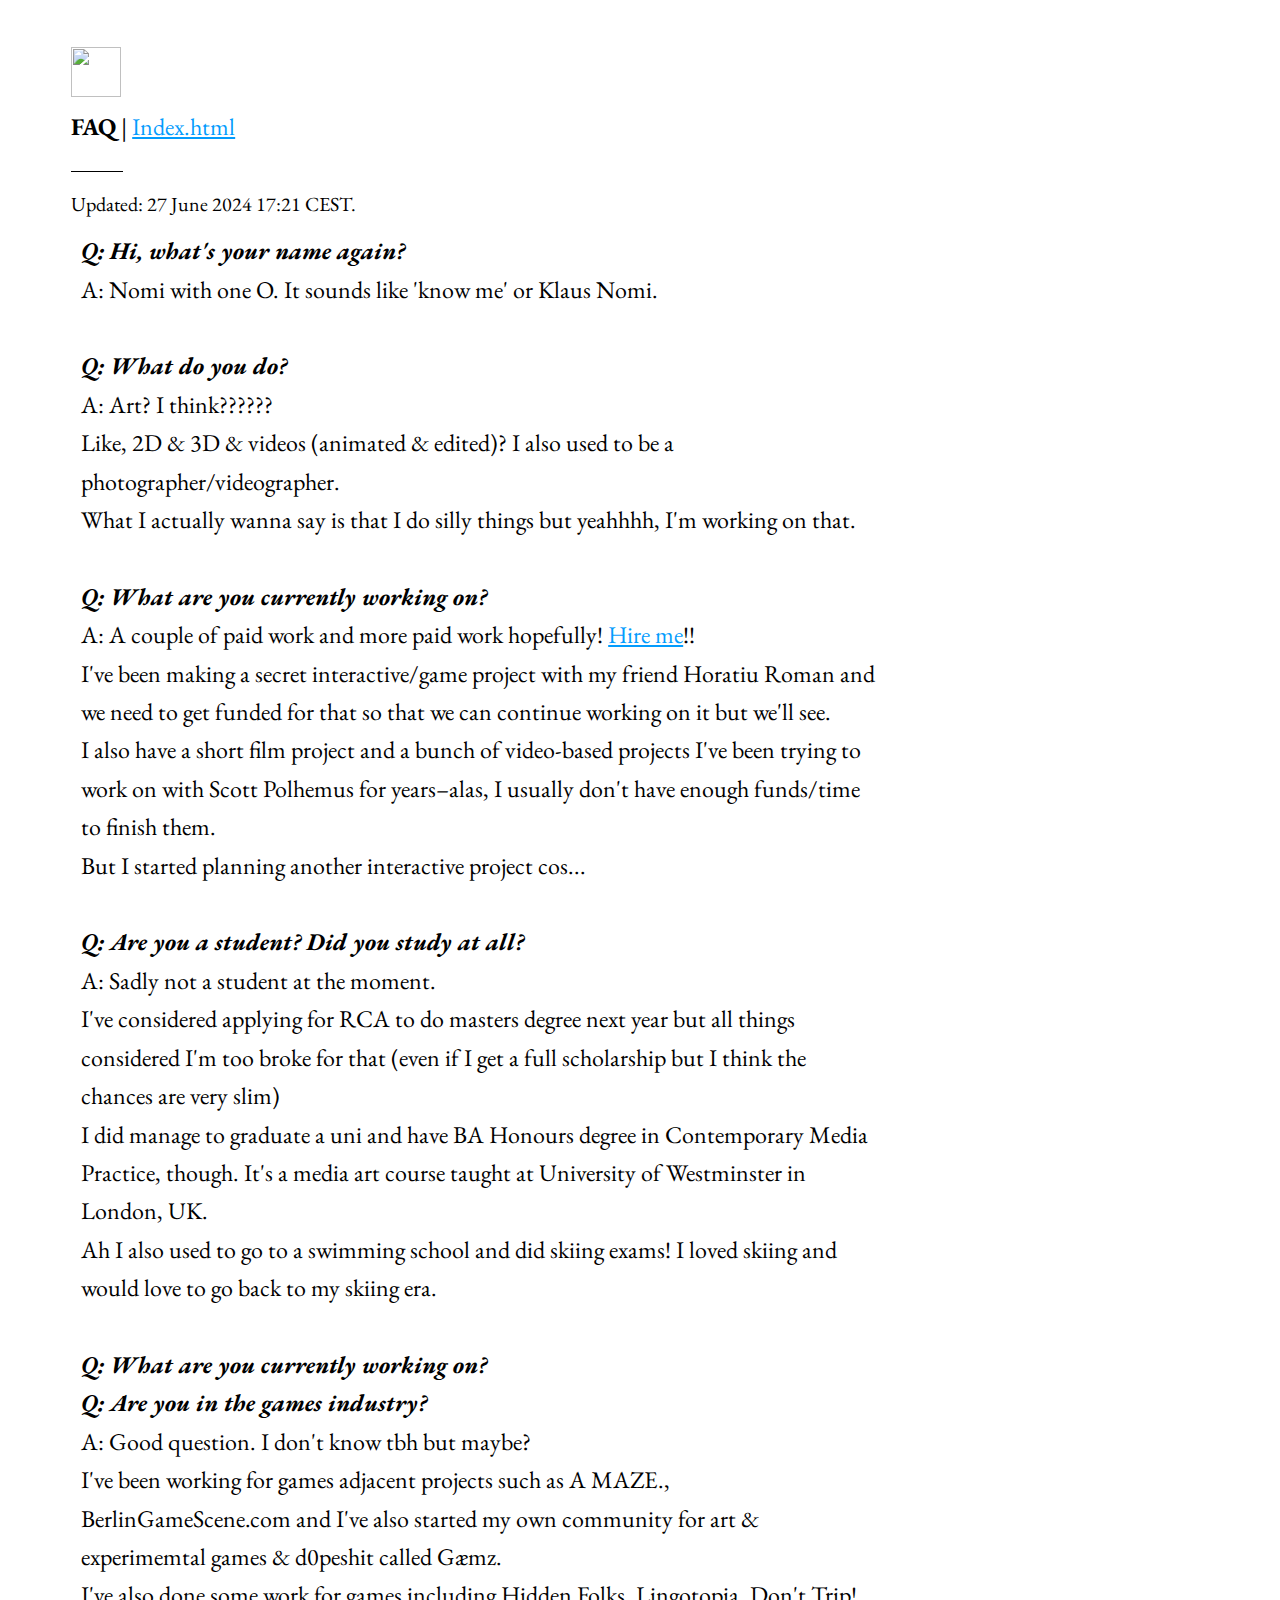
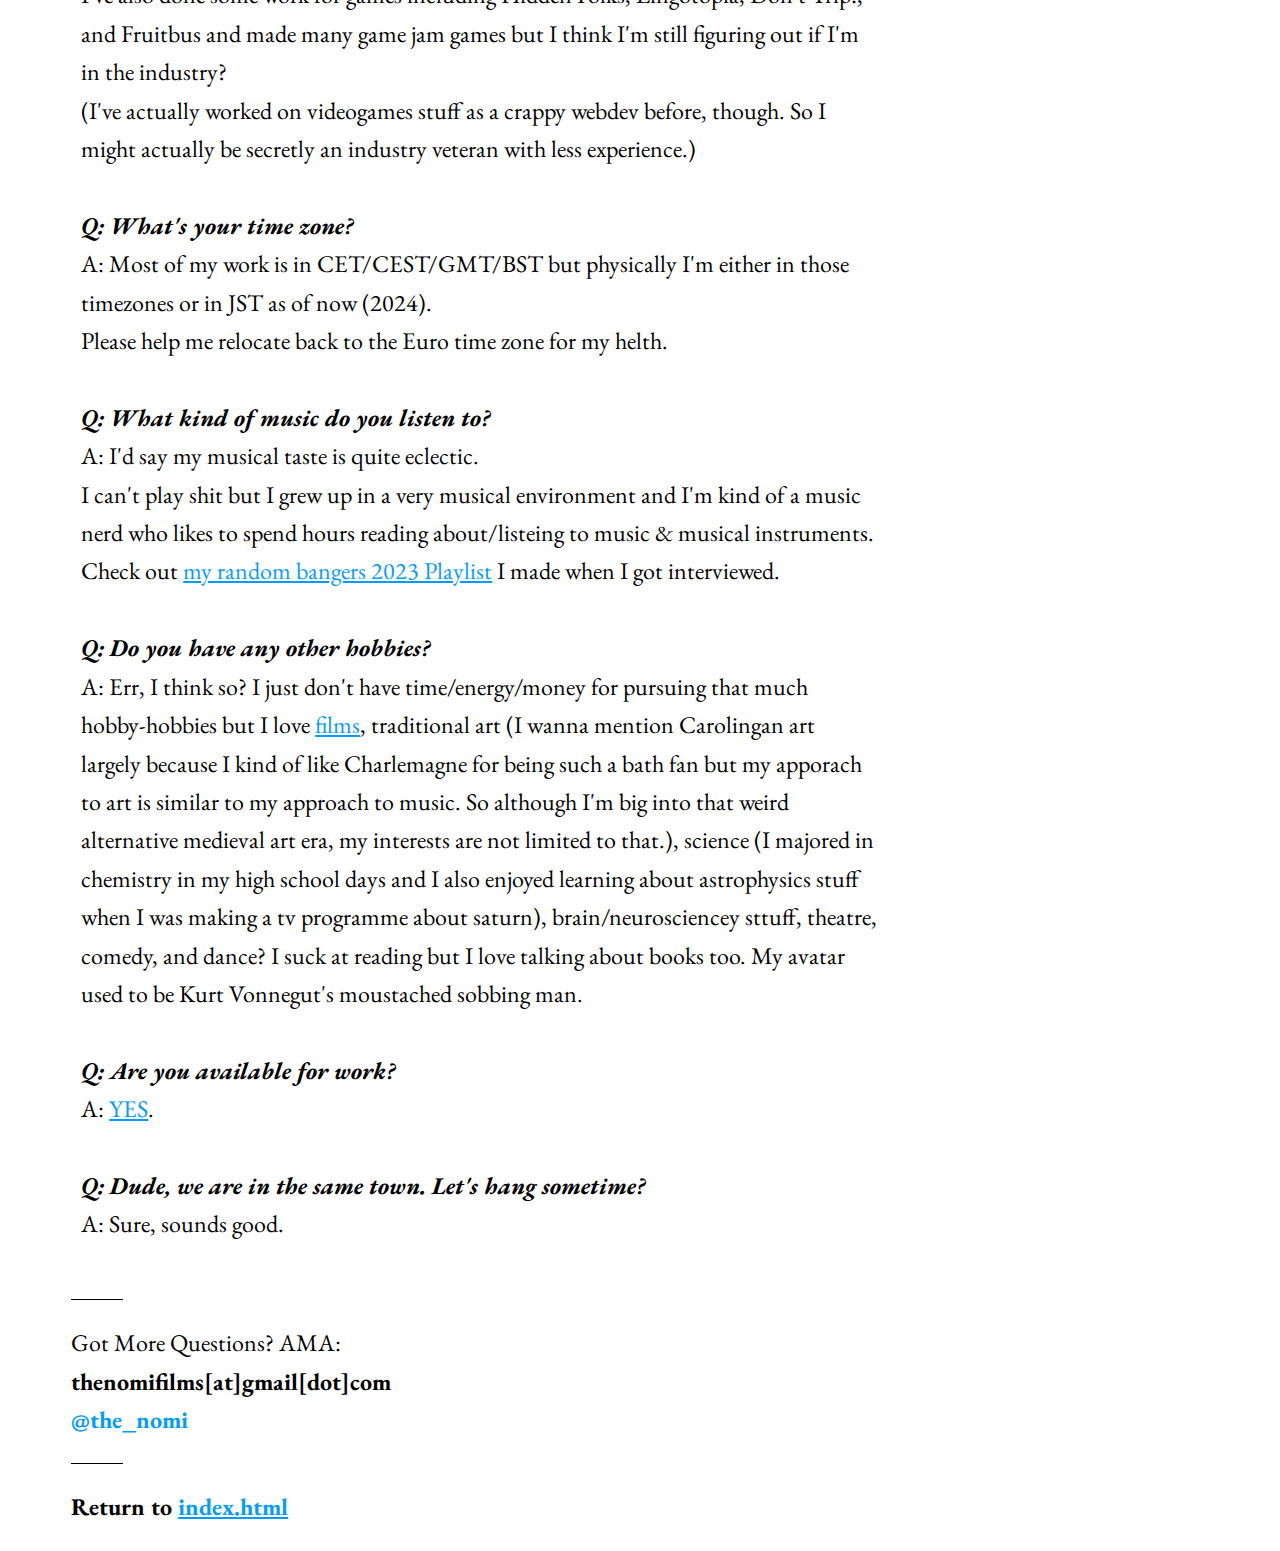
==== commit 5b4443f9: "Update faq.html" ====
--- a/faq.html
+++ b/faq.html
@@ -39,7 +39,7 @@
 <li><strong><em>Q: Do you have any other hobbies?</em></strong>
 <br />A: Err, I think so? I just don't have time/energy/money for pursuing that much hobby-hobbies but I love <a href="https://embed.letterboxd.com/the_nomi/">films</a>, traditional art (I wanna mention Carolingan art largely because I kind of like Charlemagne for being such a bath fan but my apporach to art is similar to my approach to music. So although I'm big into that weird alternative medieval art era, my interests are not limited to that.), science (I majored in chemistry in my high school days and I also enjoyed learning about astrophysics stuff when I was making a tv programme about saturn), brain/neurosciencey sttuff, theatre, comedy, and dance? I suck at reading but I love talking about books too. My avatar used to be Kurt Vonnegut's moustached sobbing man.<br /><br/></li>
 <li><strong><em>Q: Are you available for work?</em></strong>
-<br />A: <a href="https://docs.google.com/forms/d/e/1FAIpQLSczaXz1VG6qEe-CLRkIPqwg05jYuFfMPUuPrjQTqJegX9LgoQ/viewform">YES</a><br /><br/></li>
+<br />A: <a href="https://docs.google.com/forms/d/e/1FAIpQLSczaXz1VG6qEe-CLRkIPqwg05jYuFfMPUuPrjQTqJegX9LgoQ/viewform">YES</a>.<br /><br/></li>
 <li><strong><em>Q: Dude, we are in the same town. Let's hang sometime?</em></strong>
   <br />A: Sure, sounds good.<br /><br /></li>
 </ul>
